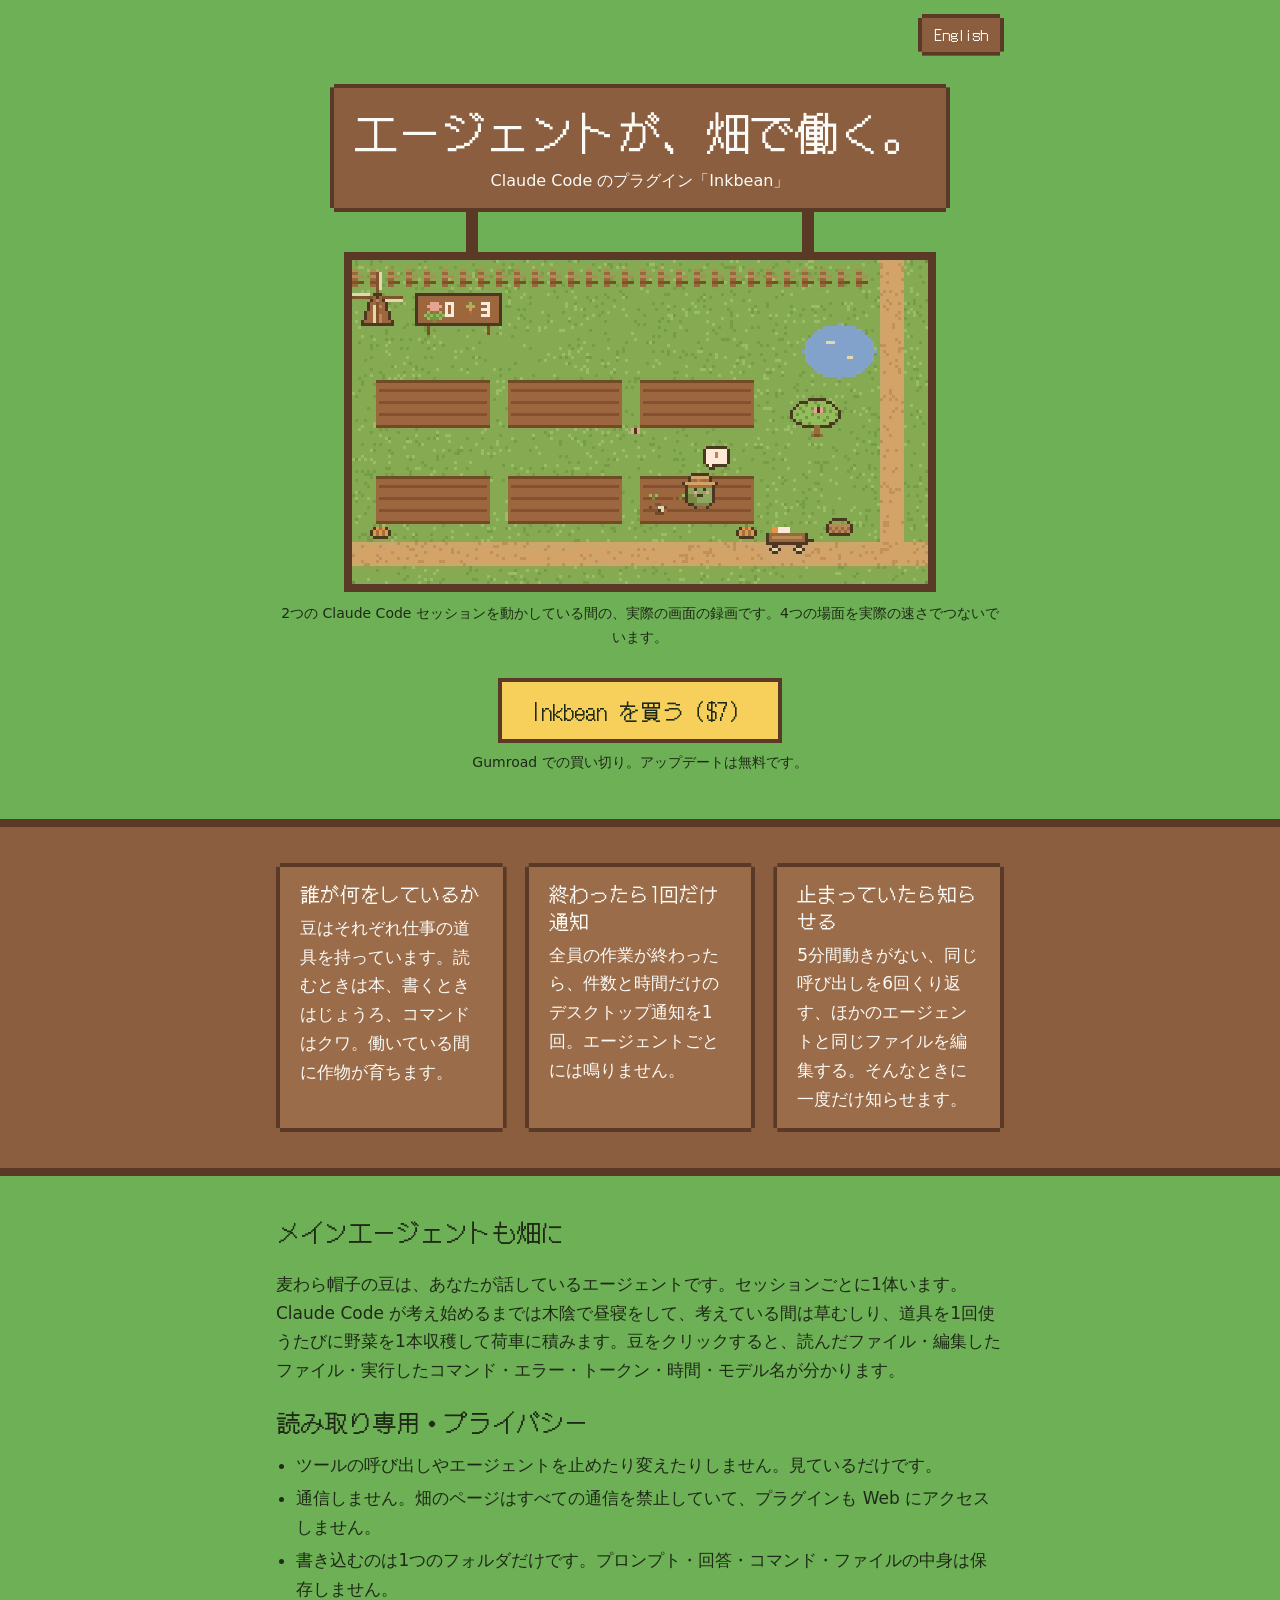
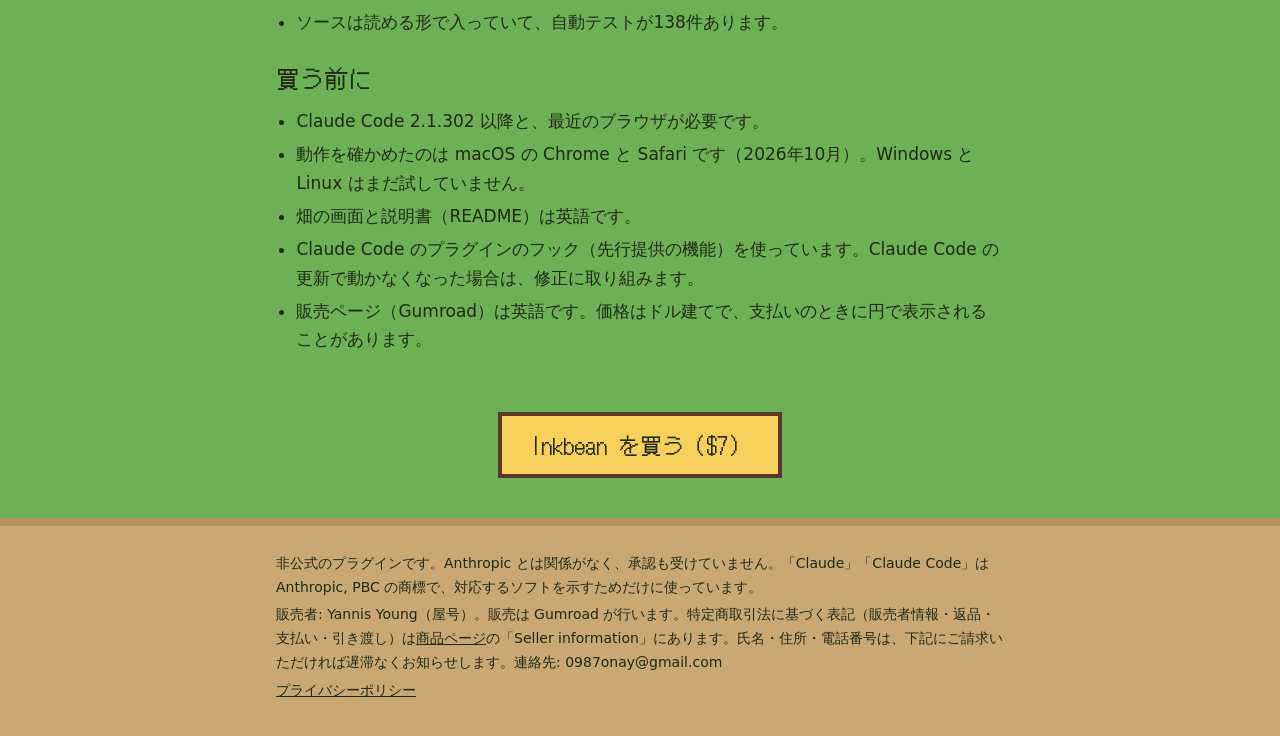
==== ja/index.html @ b859e6e1 "Inkbean site: English and Japanese pages, privacy Co-Authored-By: Claude Opus 5.5 <noreply@anthropic" ====
<!doctype html>
<html lang="ja">
<head>
<meta charset="utf-8">
<meta name="viewport" content="width=device-width, initial-scale=1">
<title>Inkbean - Claude Code のエージェントが畑で働く</title>
<meta name="description" content="Claude Code のプラグイン。メインエージェントとサブエージェントが、ターミナルの横のドット絵の畑で豆になって働きます。誰が何をしているか、止まっていないか、何をしたかが分かります。">
<link rel="alternate" hreflang="en" href="../">
<link rel="alternate" hreflang="ja" href="./">
<meta property="og:title" content="Inkbean - Claude Code のエージェントが畑で働く">
<meta property="og:description" content="誰が何をしているか、止まっていないか、何をしたか。読み取り専用・通信なし。">
<meta property="og:image" content="https://yannisyoung.github.io/inkbean/assets/cover_1280x720.png">
<meta property="og:url" content="https://yannisyoung.github.io/inkbean/ja/">
<link rel="canonical" href="https://yannisyoung.github.io/inkbean/ja/">
<meta name="twitter:card" content="summary_large_image">
<link rel="stylesheet" href="../style.css">
</head>
<body>
<div class="wrap">
  <header class="top"><a class="lang sign" href="../" hreflang="en" lang="en">English</a></header>

  <main>
    <div class="hero">
      <div class="stand">
      <div class="board sign">
        <h1>エージェントが、<wbr>畑で働く。</h1>
        <p>Claude Code のプラグイン「Inkbean」</p>
      </div>
        <span class="posts" aria-hidden="true"></span>
      </div>

      <div class="plot">
        <picture>
          <source srcset="../assets/cover_1280x720.png" media="(prefers-reduced-motion: reduce)">
          <img src="../assets/demo.gif" width="576" height="324" alt="麦わら帽子の豆が2つの Claude Code セッション。サブエージェントは種から芽を出して畑で働き、終わると作物が花を咲かせる。">
        </picture>
      </div>
      <p class="caption">2つの Claude Code セッションを動かしている間の、実際の画面の録画です。4つの場面を実際の速さでつないでいます。</p>
    </div>

    <div class="buy">
      <a href="https://yannisyoung.gumroad.com/l/sztoul">Inkbean を買う（$7）</a>
      <small>Gumroad での買い切り。アップデートは無料です。</small>
    </div>
  </main>
</div>

<div class="soil">
  <div class="wrap rows">
    <div class="sign">
      <h3>誰が何をしているか</h3>
      <p>豆はそれぞれ仕事の道具を持っています。読むときは本、書くときはじょうろ、コマンドはクワ。働いている間に作物が育ちます。</p>
    </div>
    <div class="sign">
      <h3>終わったら1回だけ通知</h3>
      <p>全員の作業が終わったら、件数と時間だけのデスクトップ通知を1回。エージェントごとには鳴りません。</p>
    </div>
    <div class="sign">
      <h3>止まっていたら知らせる</h3>
      <p>5分間動きがない、同じ呼び出しを6回くり返す、ほかのエージェントと同じファイルを編集する。そんなときに一度だけ知らせます。</p>
    </div>
  </div>
</div>

<div class="wrap">
  <section class="notes">
    <h2>メインエージェントも畑に</h2>
    <p>麦わら帽子の豆は、あなたが話しているエージェントです。セッションごとに1体います。Claude Code が考え始めるまでは木陰で昼寝をして、考えている間は草むしり、道具を1回使うたびに野菜を1本収穫して荷車に積みます。豆をクリックすると、読んだファイル・編集したファイル・実行したコマンド・エラー・トークン・時間・モデル名が分かります。</p>

    <h2>読み取り専用・プライバシー</h2>
    <ul>
      <li>ツールの呼び出しやエージェントを止めたり変えたりしません。見ているだけです。</li>
      <li>通信しません。畑のページはすべての通信を禁止していて、プラグインも Web にアクセスしません。</li>
      <li>書き込むのは1つのフォルダだけです。プロンプト・回答・コマンド・ファイルの中身は保存しません。</li>
      <li>ソースは読める形で入っていて、自動テストが138件あります。</li>
    </ul>

    <h2>買う前に</h2>
    <ul>
      <li>Claude Code 2.1.302 以降と、最近のブラウザが必要です。</li>
      <li>動作を確かめたのは macOS の Chrome と Safari です（2026年10月）。Windows と Linux はまだ試していません。</li>
      <li>畑の画面と説明書（README）は英語です。</li>
      <li>Claude Code のプラグインのフック（先行提供の機能）を使っています。Claude Code の更新で動かなくなった場合は、修正に取り組みます。</li>
      <li>販売ページ（Gumroad）は英語です。価格はドル建てで、支払いのときに円で表示されることがあります。</li>
    </ul>
  </section>

  <aside class="ad-slot" hidden aria-label="広告"></aside>

  <div class="buy">
    <a href="https://yannisyoung.gumroad.com/l/sztoul">Inkbean を買う（$7）</a>
  </div>
</div>

<footer>
  <div class="wrap">
    <p>非公式のプラグインです。Anthropic とは関係がなく、承認も受けていません。「Claude」「Claude Code」は Anthropic, PBC の商標で、対応するソフトを示すためだけに使っています。</p>
    <p>販売者: Yannis Young（屋号）。販売は Gumroad が行います。特定商取引法に基づく表記（販売者情報・返品・支払い・引き渡し）は<a href="https://yannisyoung.gumroad.com/l/sztoul">商品ページ</a>の「Seller information」にあります。氏名・住所・電話番号は、下記にご請求いただければ遅滞なくお知らせします。連絡先: 0987onay@gmail.com</p>
    <p><a href="privacy.html">プライバシーポリシー</a></p>
  </div>
</footer>
</body>
</html>
---- style.css ----
/* Inkbean site: the page is the garden. Colours are the garden's own (viewer/scenes/garden/scene.js). */
:root {
  --grass: #6eb056;
  --grass-dark: #5d9e48;
  --wood: #8a5e3e;
  --wood-edge: #5a3a26;
  --chalk: #fbfaf6;
  --path: #c9a874;
  --path-dark: #b4925e;
  --sun: #f6d05a;
  --ink: #1e2a16;
  --sign-font: "DotGothic16", ui-monospace, monospace;
}
/* DotGothic16 (SIL Open Font License, assets/OFL.txt), cut down to the letters these pages use, served from this site. */
@font-face { font-family: "DotGothic16"; src: url("assets/dotgothic16-subset.woff2") format("woff2"); font-display: swap; }
* { box-sizing: border-box; }
html { background: var(--grass); }
body {
  margin: 0;
  color: var(--ink);
  font: 17px/1.7 system-ui, -apple-system, "Segoe UI", "Hiragino Sans", "Noto Sans JP", sans-serif;
  background: var(--grass);
}
a { color: inherit; }
:focus-visible { outline: 4px solid var(--sun); outline-offset: 3px; }
.wrap { max-width: 760px; margin: 0 auto; padding: 0 16px; }

/* A wooden sign: square pixel corners, a darker rim, chalk-white letters. */
.sign {
  background: var(--wood);
  color: var(--chalk);
  border: 4px solid var(--wood-edge);
  clip-path: polygon(4px 0, calc(100% - 4px) 0, calc(100% - 4px) 4px, 100% 4px, 100% calc(100% - 4px), calc(100% - 4px) calc(100% - 4px), calc(100% - 4px) 100%, 4px 100%, 4px calc(100% - 4px), 0 calc(100% - 4px), 0 4px, 4px 4px);
  padding: 14px 20px;
}
.sign h2, .sign h3, .hero h1 { font-family: var(--sign-font); font-weight: 400; margin: 0 0 6px; line-height: 1.35; }

header.top { display: flex; justify-content: flex-end; padding: 14px 0 0; }
.lang { font-family: var(--sign-font); font-size: 15px; padding: 4px 12px; text-decoration: none; }

.hero { text-align: center; padding: 28px 0 0; }
.hero .stand { display: inline-block; position: relative; padding-bottom: 40px; margin-bottom: 0; }
.hero .board { display: block; }
.hero h1, .notes h1 { word-break: keep-all; overflow-wrap: anywhere; }
.hero h1 { font-size: clamp(28px, 6vw, 44px); margin: 0; }
.hero .board p { margin: 6px 0 0; font-size: 16px; }
/* The sign's two posts, standing in the grass. */
.hero .posts { position: absolute; left: 0; right: 0; bottom: 0; height: 40px; pointer-events: none; }
.hero .posts::before, .hero .posts::after { content: ""; position: absolute; top: 0; width: 12px; height: 40px; background: var(--wood-edge); }
.hero .posts::before { left: 22%; }
.hero .posts::after { right: 22%; }

.plot {
  background: var(--wood-edge);
  padding: 8px;
  margin: 0 auto;
  max-width: 592px;
}
.plot img { display: block; width: 100%; height: auto; image-rendering: pixelated; }
.caption { text-align: center; font-size: 14px; margin: 10px 0 0; }

.buy { text-align: center; margin: 28px 0 8px; }
.buy a {
  display: inline-block;
  font-family: var(--sign-font);
  font-size: 22px;
  text-decoration: none;
  color: var(--ink);
  background: var(--sun);
  border: 4px solid var(--wood-edge);
  padding: 10px 28px;
}
.buy a:hover { background: #ffe27a; }
.buy small { display: block; margin-top: 8px; font-size: 14px; }

/* A strip of tilled soil for the three things it does. */
.soil { background: var(--wood); margin-top: 44px; padding: 36px 0; border-top: 8px solid var(--wood-edge); border-bottom: 8px solid var(--wood-edge); }
.soil .rows { display: grid; gap: 18px; }
.soil .sign { background: #9b6c49; }
.soil p { margin: 0; }

section.notes { padding: 36px 0 8px; }
section.notes h2 { font-family: var(--sign-font); font-weight: 400; font-size: 24px; margin: 0 0 8px; }
section.notes h1.sign { display: inline-block; font-family: var(--sign-font); font-weight: 400; font-size: clamp(24px, 6vw, 32px); margin: 8px 0 12px; }
section.notes ul { margin: 0 0 22px; padding-left: 1.2em; }
section.notes li { margin: 4px 0; }

/* Ad space, off until the site is approved. It keeps its place so nothing jumps when it is switched on. */
.ad-slot[hidden] { display: none; }
.ad-slot { margin: 28px auto; max-width: 728px; min-height: 90px; }

/* The path along the bottom of the garden. */
footer {
  background: var(--path);
  border-top: 8px solid var(--path-dark);
  margin-top: 40px;
  padding: 22px 0 30px;
  font-size: 14px;
}
footer p { margin: 4px 0; }

@media (min-width: 680px) {
  .soil .rows { grid-template-columns: 1fr 1fr 1fr; }
}
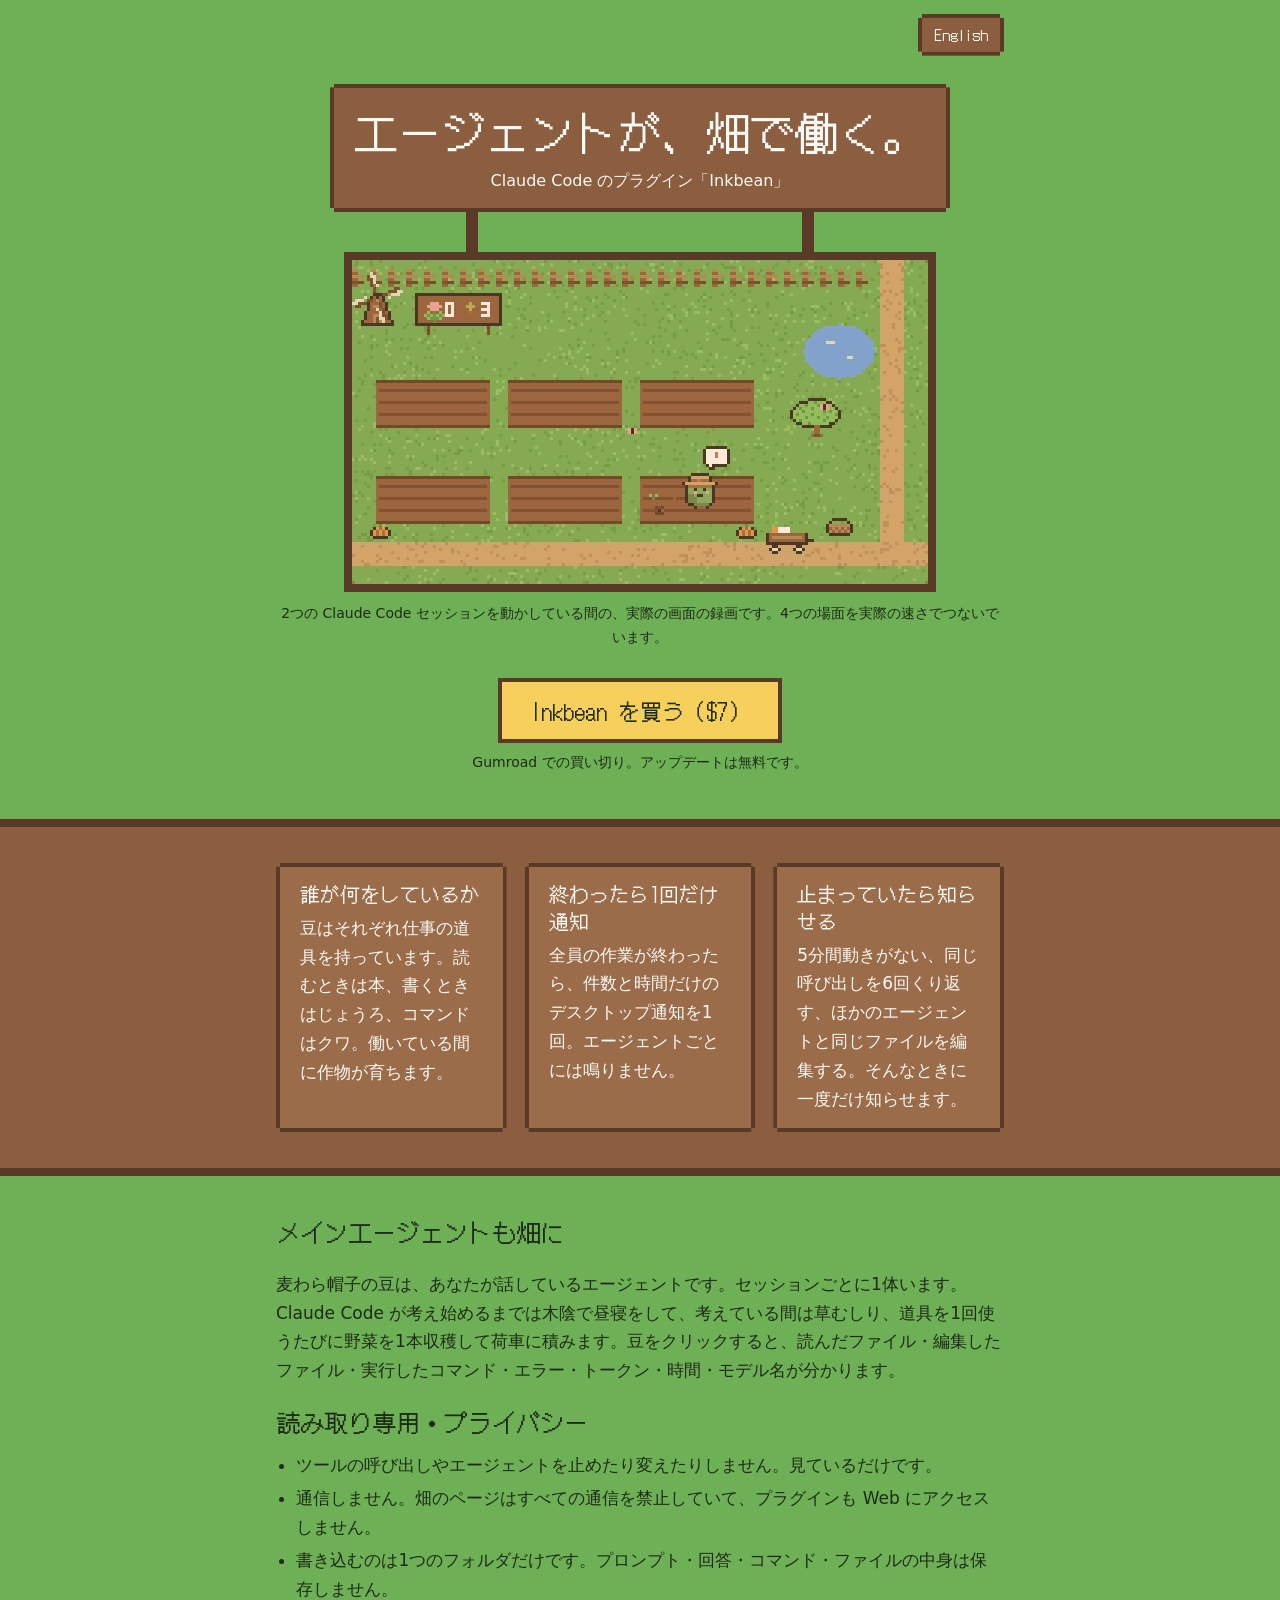
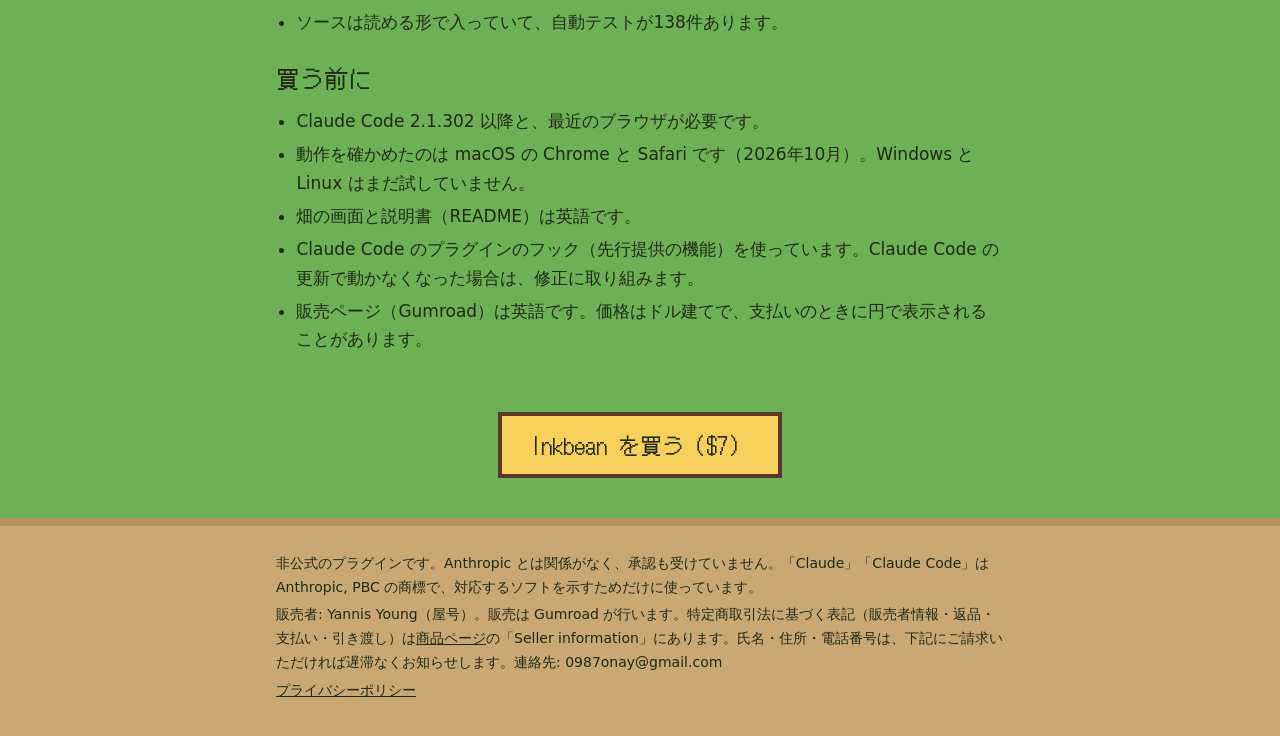
==== commit 5e489c7b: "Add favicon Co-Authored-By: Claude Opus 5.5 <noreply@anthropic.com>" ====
--- a/ja/index.html
+++ b/ja/index.html
@@ -13,6 +13,7 @@
 <meta property="og:url" content="https://yannisyoung.github.io/inkbean/ja/">
 <link rel="canonical" href="https://yannisyoung.github.io/inkbean/ja/">
 <meta name="twitter:card" content="summary_large_image">
+<link rel="icon" href="../assets/favicon.svg" type="image/svg+xml">
 <link rel="stylesheet" href="../style.css">
 </head>
 <body>
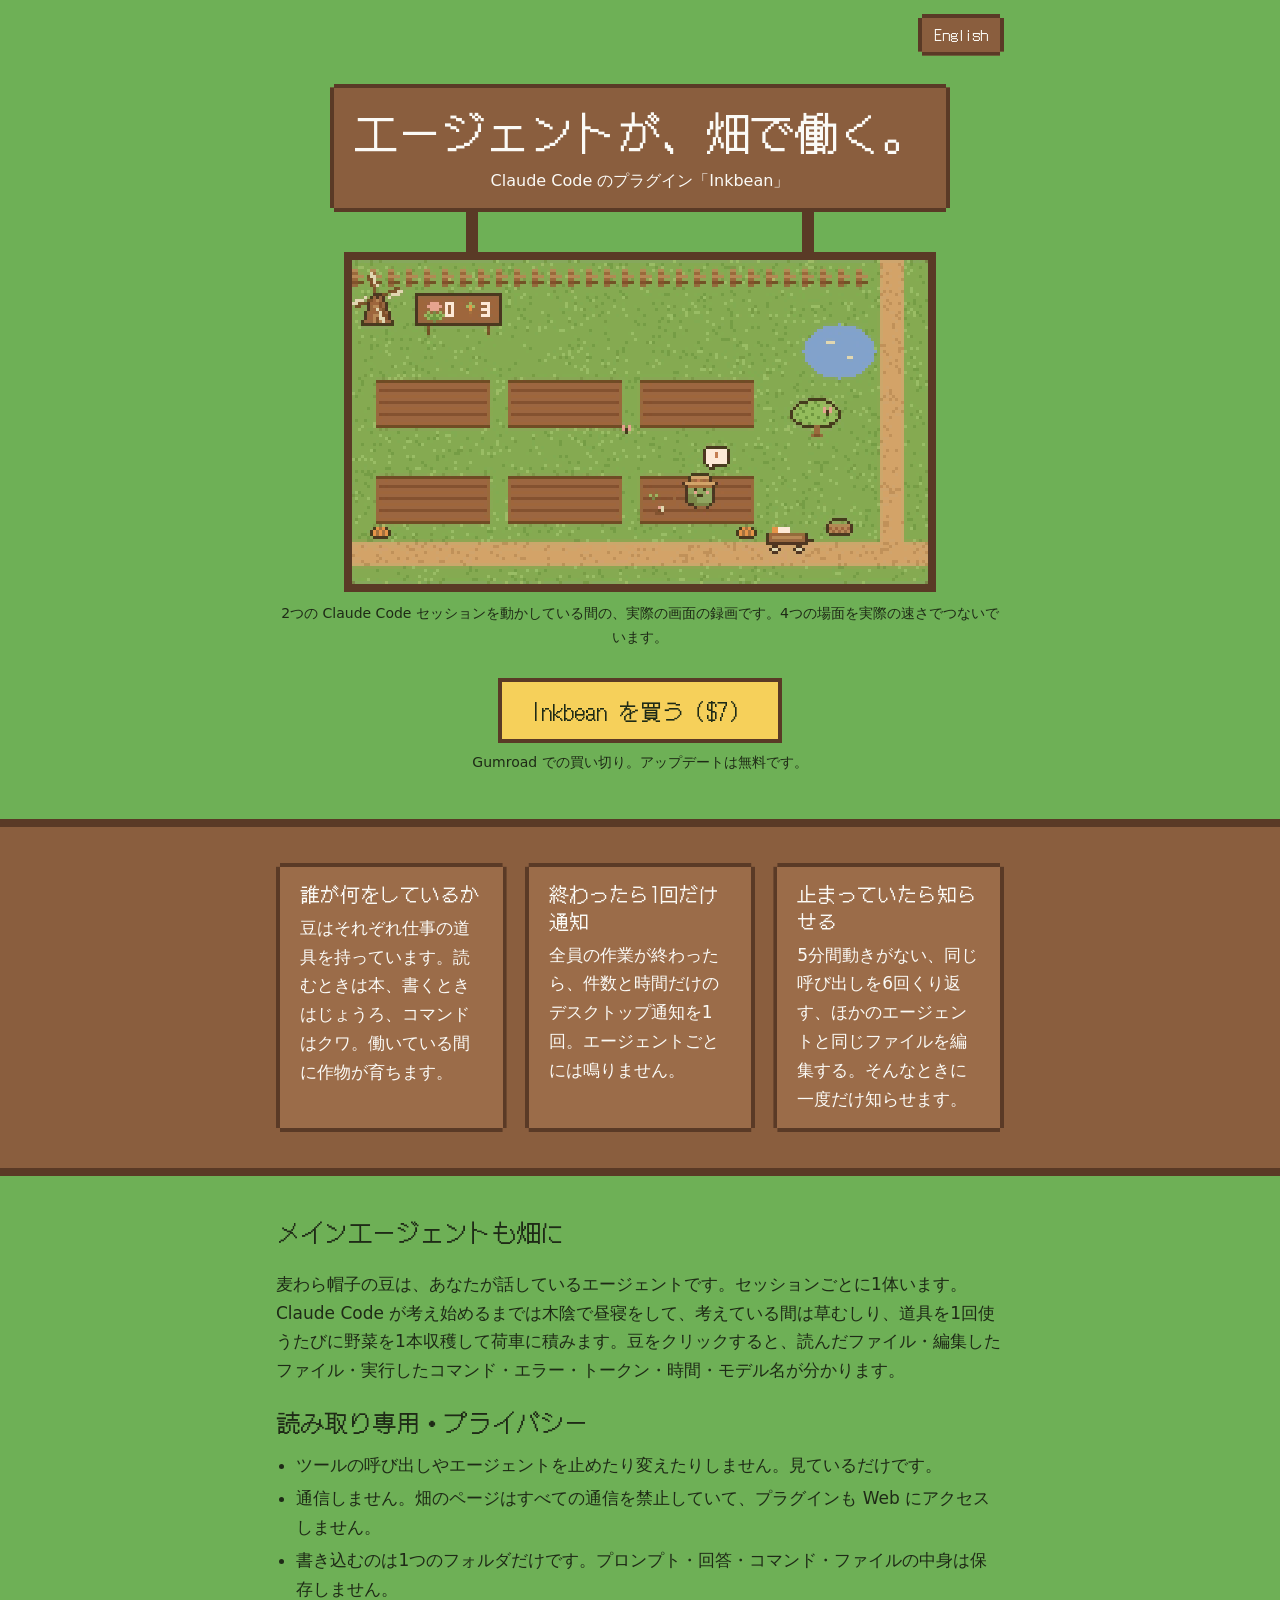
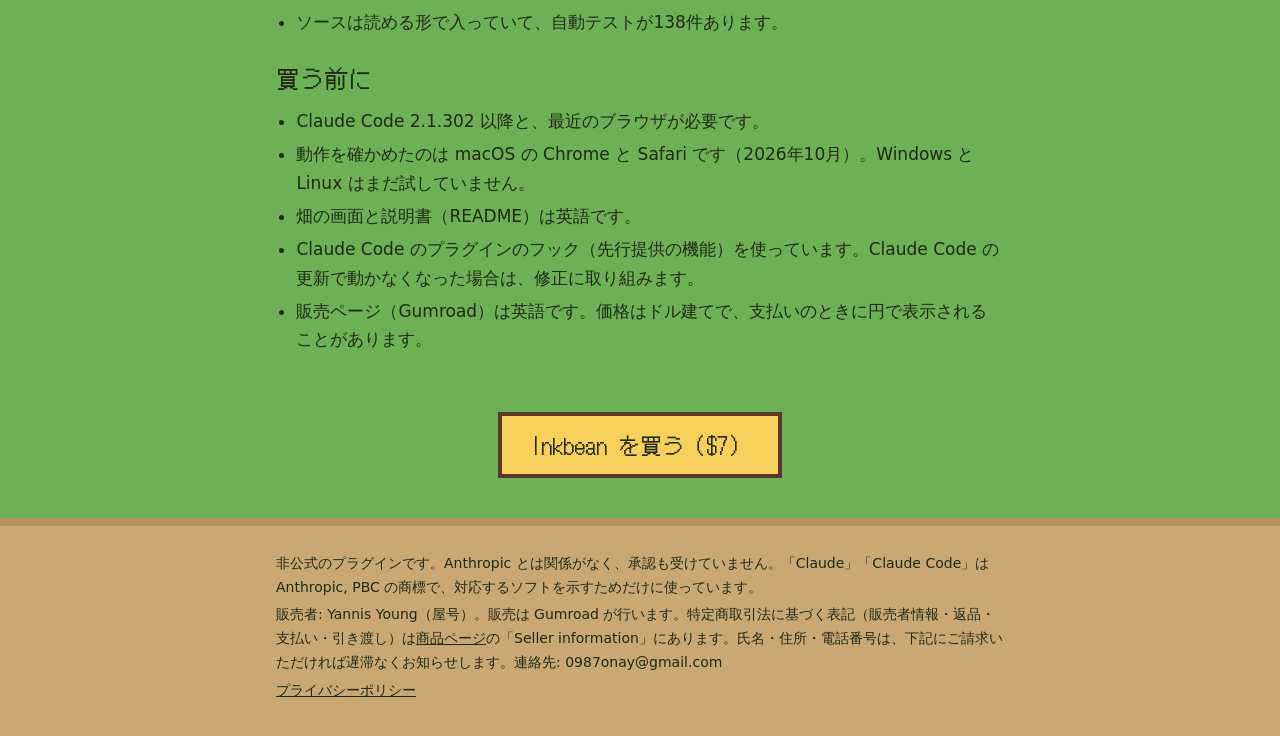
==== commit 4ee49210: "SEO: absolute hreflang with x-default, JSON-LD, sitemap, canonical on privacy pages, clearer titles " ====
--- a/ja/index.html
+++ b/ja/index.html
@@ -3,10 +3,12 @@
 <head>
 <meta charset="utf-8">
 <meta name="viewport" content="width=device-width, initial-scale=1">
-<title>Inkbean - Claude Code のエージェントが畑で働く</title>
+<title>Inkbean - Claude Code のサブエージェントの動きが見えるプラグイン</title>
 <meta name="description" content="Claude Code のプラグイン。メインエージェントとサブエージェントが、ターミナルの横のドット絵の畑で豆になって働きます。誰が何をしているか、止まっていないか、何をしたかが分かります。">
-<link rel="alternate" hreflang="en" href="../">
-<link rel="alternate" hreflang="ja" href="./">
+<link rel="alternate" hreflang="en" href="https://yannisyoung.github.io/inkbean/">
+<link rel="alternate" hreflang="ja" href="https://yannisyoung.github.io/inkbean/ja/">
+<link rel="alternate" hreflang="x-default" href="https://yannisyoung.github.io/inkbean/">
+<script type="application/ld+json">{"@context": "https://schema.org", "@type": "SoftwareApplication", "name": "Inkbean", "applicationCategory": "DeveloperApplication", "operatingSystem": "macOS", "inLanguage": "ja", "description": "Claude Code のメインエージェントとサブエージェントを、ドット絵の畑で働く豆として表示するプラグイン。誰が何をしているか、止まっていないか、何をしたかが分かります。", "url": "https://yannisyoung.github.io/inkbean/ja/", "image": "https://yannisyoung.github.io/inkbean/assets/cover_1280x720.png", "offers": {"@type": "Offer", "price": "7.00", "priceCurrency": "USD", "url": "https://yannisyoung.gumroad.com/l/sztoul", "availability": "https://schema.org/InStock"}, "author": {"@type": "Person", "name": "Yannis Young"}}</script>
 <meta property="og:title" content="Inkbean - Claude Code のエージェントが畑で働く">
 <meta property="og:description" content="誰が何をしているか、止まっていないか、何をしたか。読み取り専用・通信なし。">
 <meta property="og:image" content="https://yannisyoung.github.io/inkbean/assets/cover_1280x720.png">
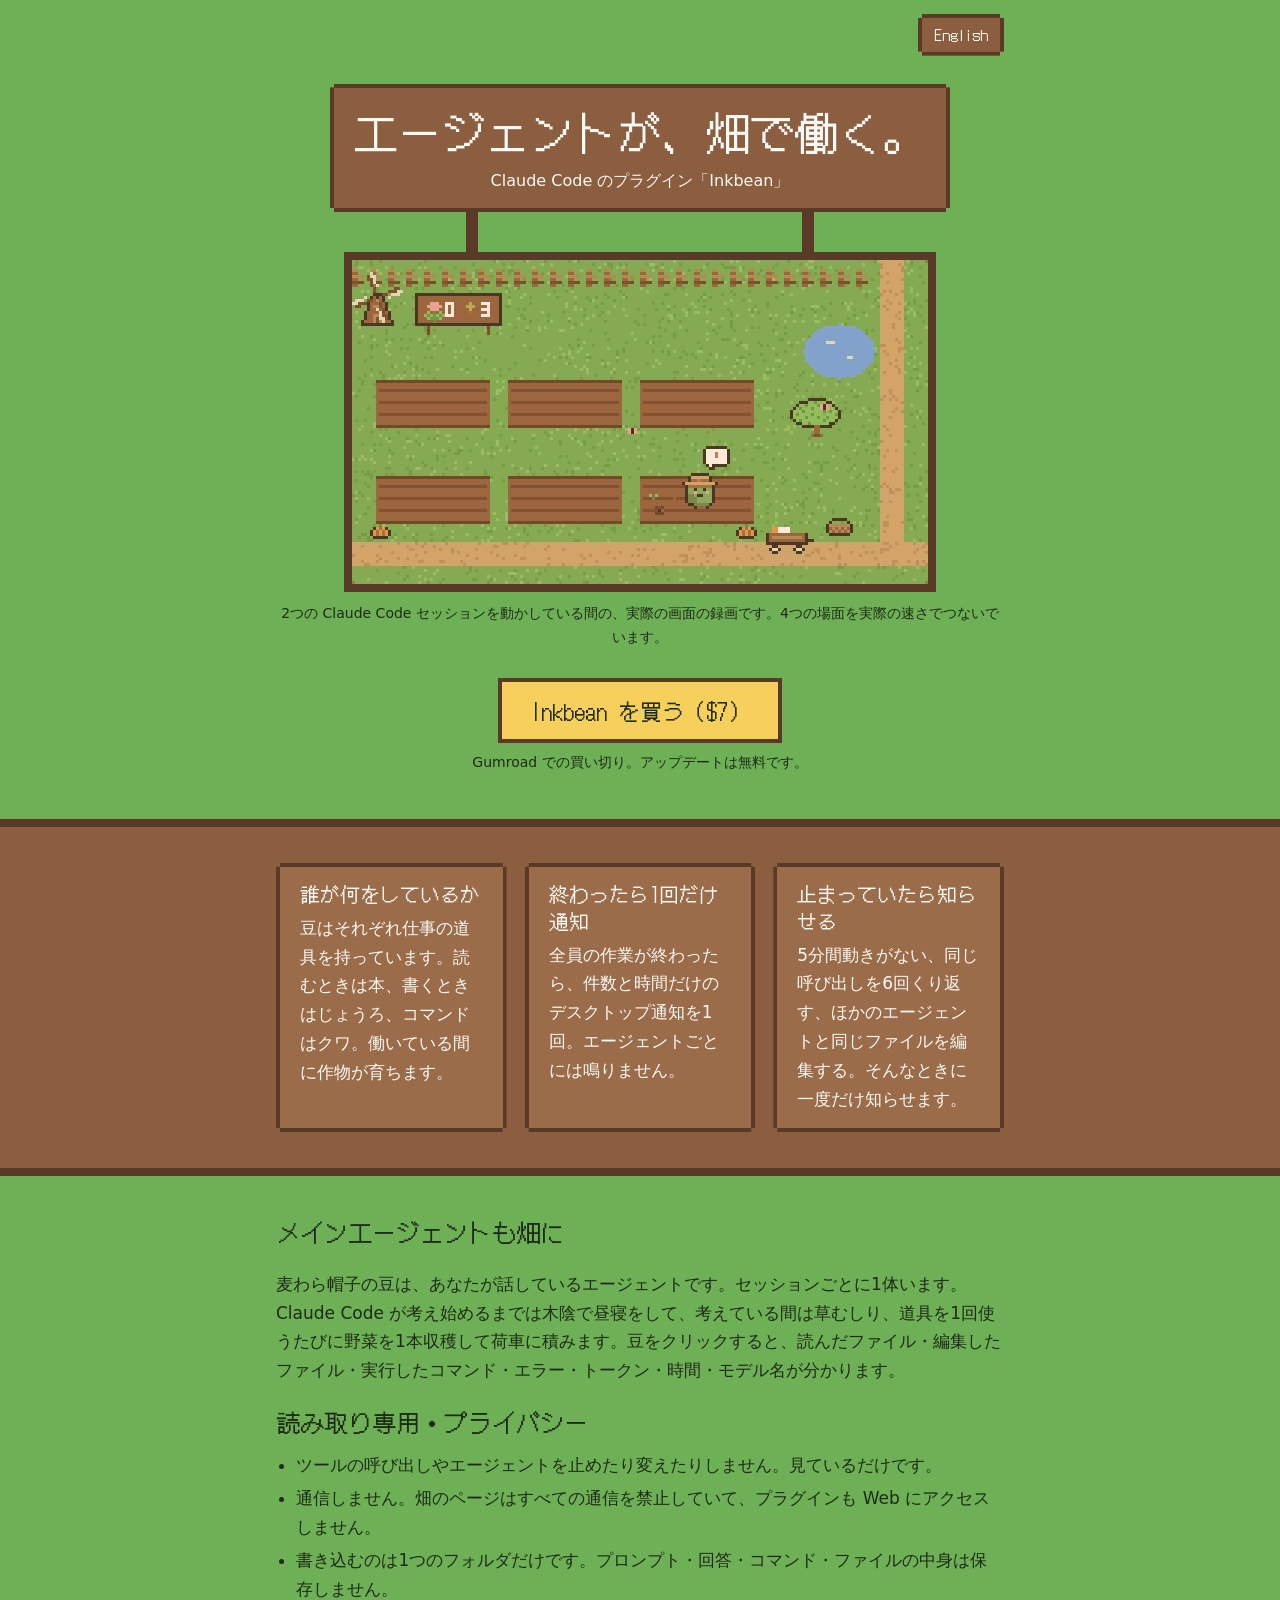
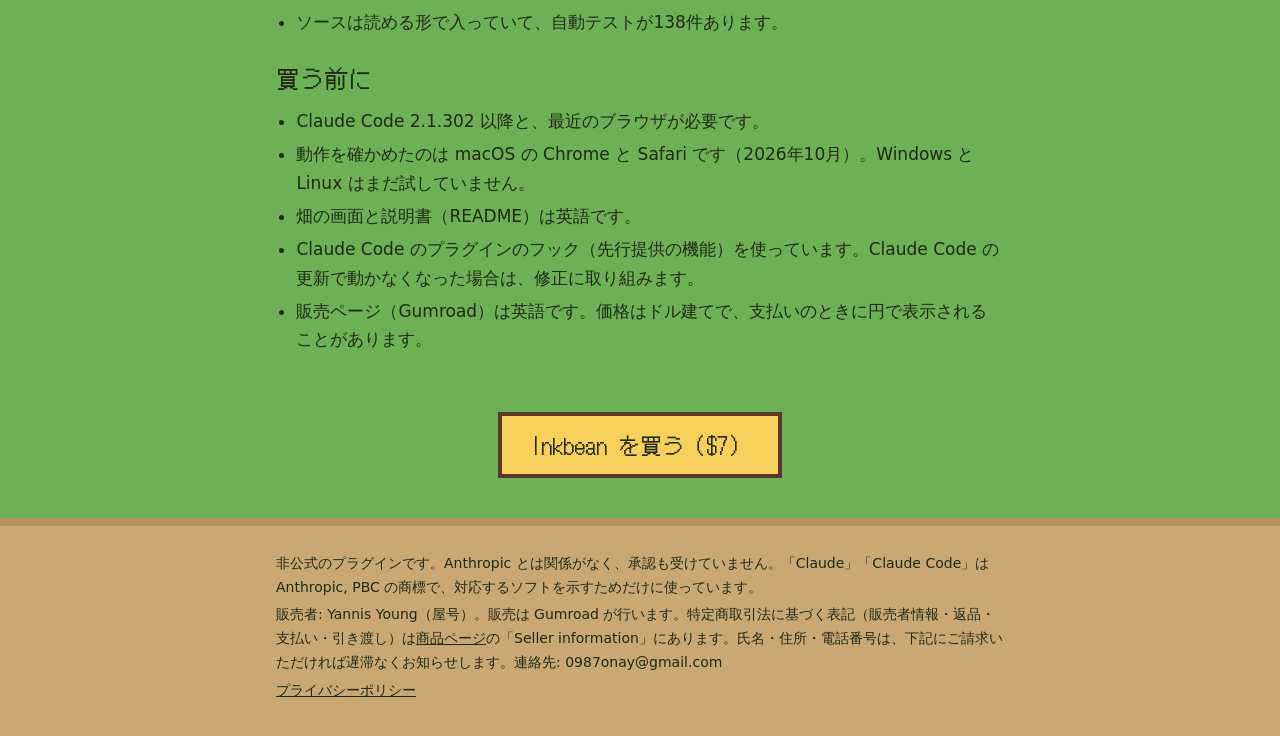
==== commit a608dc39: "Google Search Console verification meta tag Co-Authored-By: Claude Opus 5.5 <noreply@anthropic.com>" ====
--- a/ja/index.html
+++ b/ja/index.html
@@ -3,6 +3,7 @@
 <head>
 <meta charset="utf-8">
 <meta name="viewport" content="width=device-width, initial-scale=1">
+<meta name="google-site-verification" content="iRRPDhaNGb2fkexmAuoY1V3FUjvUJVUws6WggoALhtU">
 <title>Inkbean - Claude Code のサブエージェントの動きが見えるプラグイン</title>
 <meta name="description" content="Claude Code のプラグイン。メインエージェントとサブエージェントが、ターミナルの横のドット絵の畑で豆になって働きます。誰が何をしているか、止まっていないか、何をしたかが分かります。">
 <link rel="alternate" hreflang="en" href="https://yannisyoung.github.io/inkbean/">
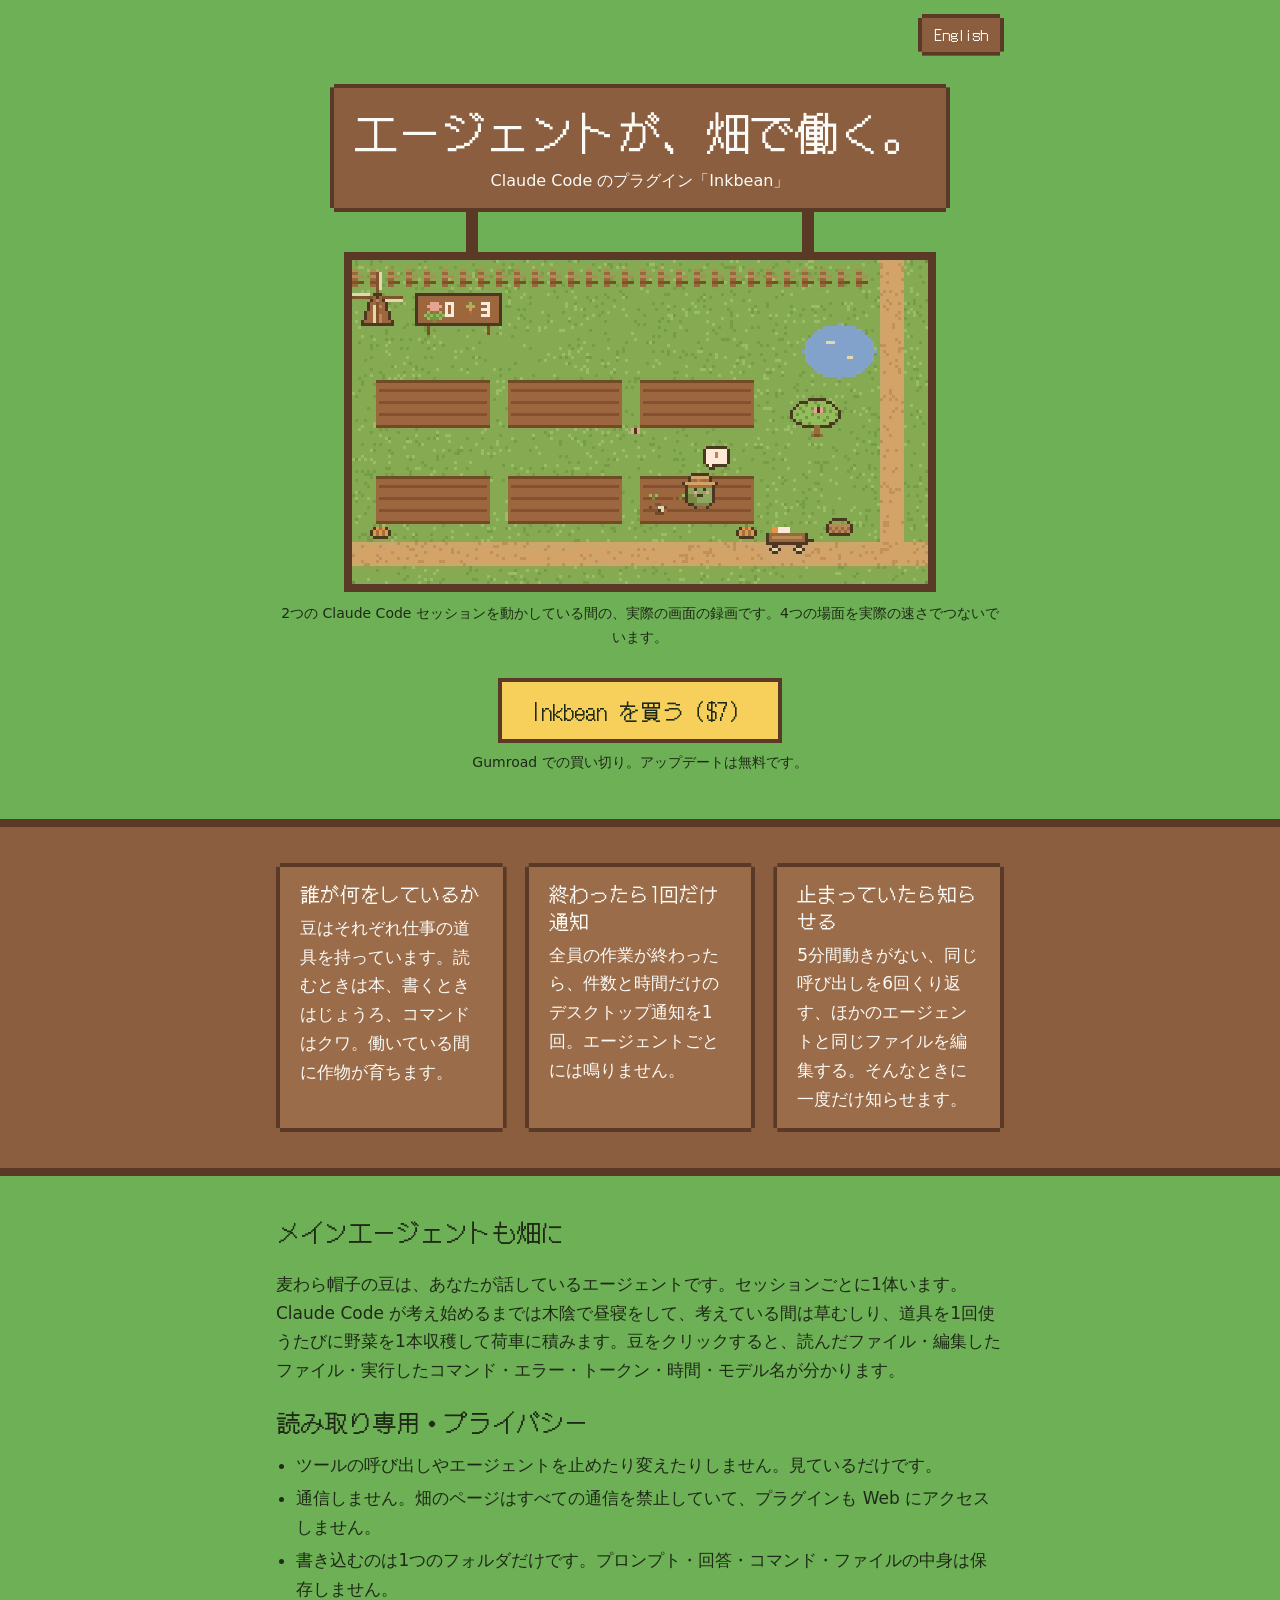
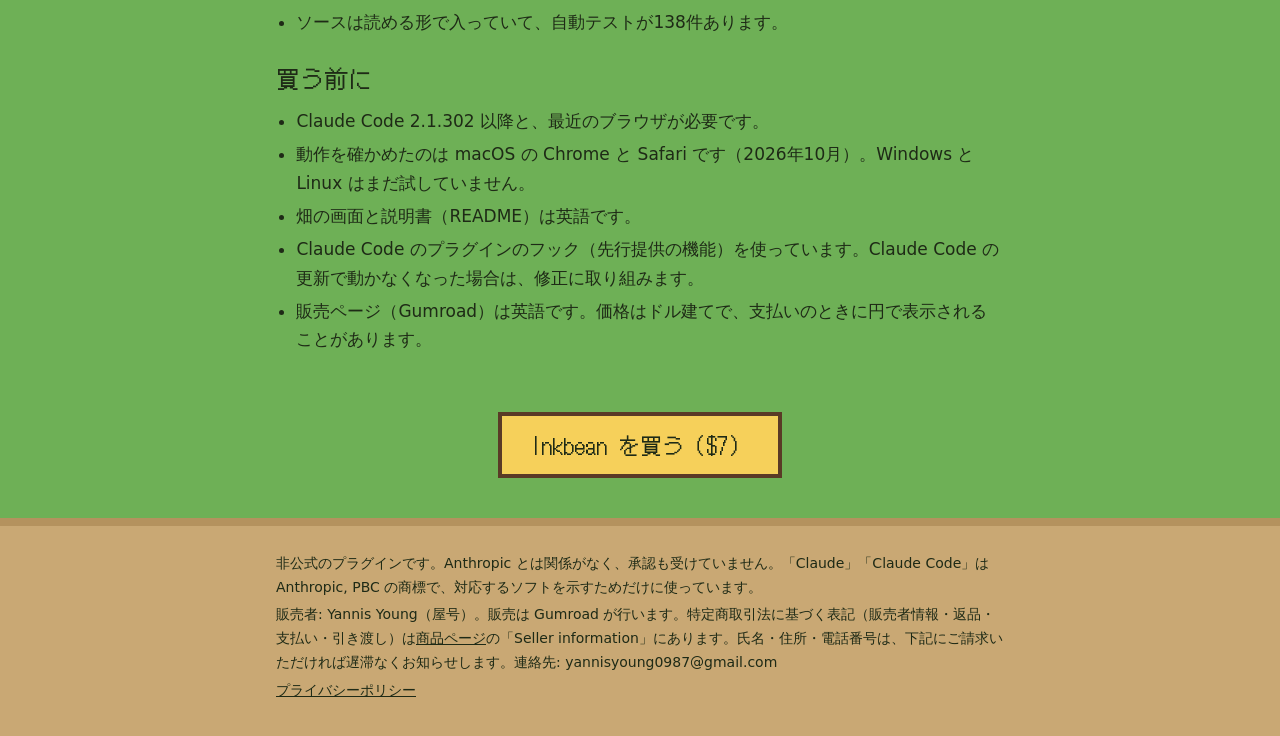
==== commit a548c12a: "Update contact address Co-Authored-By: Claude Opus 5.5 <noreply@anthropic.com>" ====
--- a/ja/index.html
+++ b/ja/index.html
@@ -99,7 +99,7 @@
 <footer>
   <div class="wrap">
     <p>非公式のプラグインです。Anthropic とは関係がなく、承認も受けていません。「Claude」「Claude Code」は Anthropic, PBC の商標で、対応するソフトを示すためだけに使っています。</p>
-    <p>販売者: Yannis Young（屋号）。販売は Gumroad が行います。特定商取引法に基づく表記（販売者情報・返品・支払い・引き渡し）は<a href="https://yannisyoung.gumroad.com/l/sztoul">商品ページ</a>の「Seller information」にあります。氏名・住所・電話番号は、下記にご請求いただければ遅滞なくお知らせします。連絡先: 0987onay@gmail.com</p>
+    <p>販売者: Yannis Young（屋号）。販売は Gumroad が行います。特定商取引法に基づく表記（販売者情報・返品・支払い・引き渡し）は<a href="https://yannisyoung.gumroad.com/l/sztoul">商品ページ</a>の「Seller information」にあります。氏名・住所・電話番号は、下記にご請求いただければ遅滞なくお知らせします。連絡先: yannisyoung0987@gmail.com</p>
     <p><a href="privacy.html">プライバシーポリシー</a></p>
   </div>
 </footer>
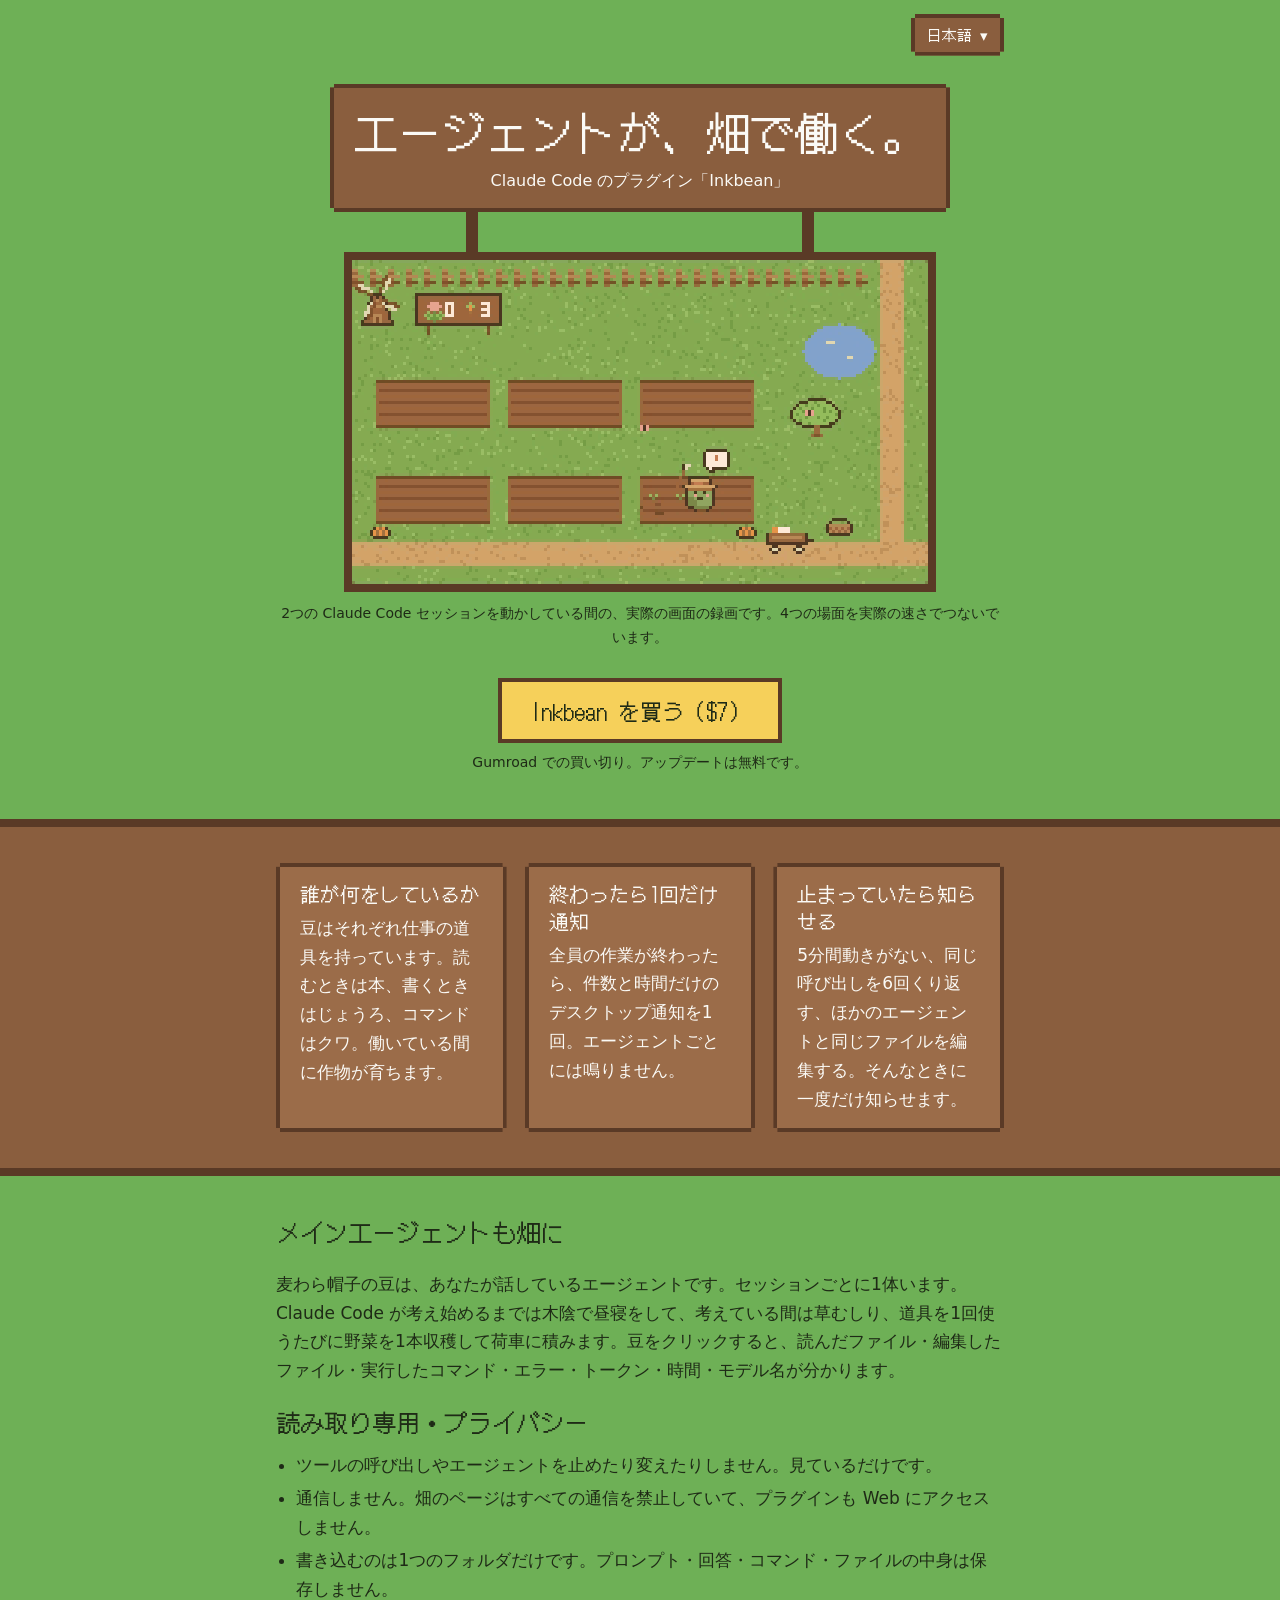
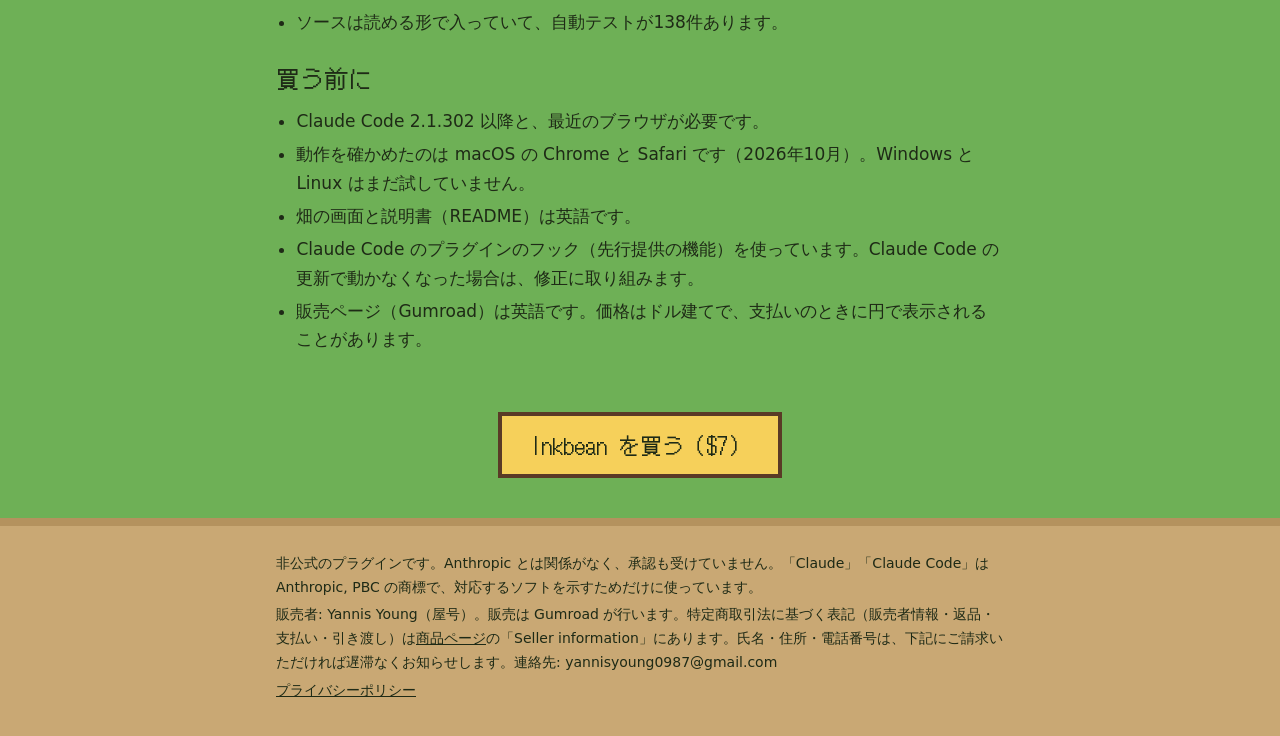
==== commit 51d65de3: "Spanish, Korean, Chinese (Simplified, Traditional), German, French and Portuguese pages; language me" ====
--- a/ja/index.html
+++ b/ja/index.html
@@ -6,22 +6,29 @@
 <meta name="google-site-verification" content="iRRPDhaNGb2fkexmAuoY1V3FUjvUJVUws6WggoALhtU">
 <title>Inkbean - Claude Code のサブエージェントの動きが見えるプラグイン</title>
 <meta name="description" content="Claude Code のプラグイン。メインエージェントとサブエージェントが、ターミナルの横のドット絵の畑で豆になって働きます。誰が何をしているか、止まっていないか、何をしたかが分かります。">
-<link rel="alternate" hreflang="en" href="https://yannisyoung.github.io/inkbean/">
-<link rel="alternate" hreflang="ja" href="https://yannisyoung.github.io/inkbean/ja/">
-<link rel="alternate" hreflang="x-default" href="https://yannisyoung.github.io/inkbean/">
 <script type="application/ld+json">{"@context": "https://schema.org", "@type": "SoftwareApplication", "name": "Inkbean", "applicationCategory": "DeveloperApplication", "operatingSystem": "macOS", "inLanguage": "ja", "description": "Claude Code のメインエージェントとサブエージェントを、ドット絵の畑で働く豆として表示するプラグイン。誰が何をしているか、止まっていないか、何をしたかが分かります。", "url": "https://yannisyoung.github.io/inkbean/ja/", "image": "https://yannisyoung.github.io/inkbean/assets/cover_1280x720.png", "offers": {"@type": "Offer", "price": "7.00", "priceCurrency": "USD", "url": "https://yannisyoung.gumroad.com/l/sztoul", "availability": "https://schema.org/InStock"}, "author": {"@type": "Person", "name": "Yannis Young"}}</script>
 <meta property="og:title" content="Inkbean - Claude Code のエージェントが畑で働く">
 <meta property="og:description" content="誰が何をしているか、止まっていないか、何をしたか。読み取り専用・通信なし。">
 <meta property="og:image" content="https://yannisyoung.github.io/inkbean/assets/cover_1280x720.png">
 <meta property="og:url" content="https://yannisyoung.github.io/inkbean/ja/">
 <link rel="canonical" href="https://yannisyoung.github.io/inkbean/ja/">
+<link rel="alternate" hreflang="en" href="https://yannisyoung.github.io/inkbean/">
+<link rel="alternate" hreflang="ja" href="https://yannisyoung.github.io/inkbean/ja/">
+<link rel="alternate" hreflang="es" href="https://yannisyoung.github.io/inkbean/es/">
+<link rel="alternate" hreflang="ko" href="https://yannisyoung.github.io/inkbean/ko/">
+<link rel="alternate" hreflang="zh-Hans" href="https://yannisyoung.github.io/inkbean/zh-cn/">
+<link rel="alternate" hreflang="zh-Hant" href="https://yannisyoung.github.io/inkbean/zh-tw/">
+<link rel="alternate" hreflang="de" href="https://yannisyoung.github.io/inkbean/de/">
+<link rel="alternate" hreflang="fr" href="https://yannisyoung.github.io/inkbean/fr/">
+<link rel="alternate" hreflang="pt-BR" href="https://yannisyoung.github.io/inkbean/pt-br/">
+<link rel="alternate" hreflang="x-default" href="https://yannisyoung.github.io/inkbean/">
 <meta name="twitter:card" content="summary_large_image">
 <link rel="icon" href="../assets/favicon.svg" type="image/svg+xml">
 <link rel="stylesheet" href="../style.css">
 </head>
 <body>
 <div class="wrap">
-  <header class="top"><a class="lang sign" href="../" hreflang="en" lang="en">English</a></header>
+  <header class="top"><details class="langs"><summary class="lang sign">日本語</summary><ul><li><a href="../" hreflang="en" lang="en">English</a></li><li><a href="../ja/" hreflang="ja" lang="ja" aria-current="page">日本語</a></li><li><a href="../es/" hreflang="es" lang="es">Español</a></li><li><a href="../ko/" hreflang="ko" lang="ko">한국어</a></li><li><a href="../zh-cn/" hreflang="zh-Hans" lang="zh-Hans">简体中文</a></li><li><a href="../zh-tw/" hreflang="zh-Hant" lang="zh-Hant">繁體中文</a></li><li><a href="../de/" hreflang="de" lang="de">Deutsch</a></li><li><a href="../fr/" hreflang="fr" lang="fr">Français</a></li><li><a href="../pt-br/" hreflang="pt-BR" lang="pt-BR">Português</a></li></ul></details></header>
 
   <main>
     <div class="hero">
--- a/style.css
+++ b/style.css
@@ -36,6 +36,19 @@
 .sign h2, .sign h3, .hero h1 { font-family: var(--sign-font); font-weight: 400; margin: 0 0 6px; line-height: 1.35; }
 
 header.top { display: flex; justify-content: flex-end; padding: 14px 0 0; }
+/* The language menu: one small sign that opens a list, no script. */
+.langs { position: relative; }
+.langs summary { list-style: none; cursor: pointer; }
+.langs summary::-webkit-details-marker { display: none; }
+.langs summary::after { content: " \25BE"; }
+.langs ul { position: absolute; right: 0; top: calc(100% + 6px); z-index: 2; margin: 0; padding: 6px 0; list-style: none; min-width: 150px; background: var(--wood); border: 4px solid var(--wood-edge); }
+.langs li a { display: block; padding: 4px 14px; color: var(--chalk); text-decoration: none; }
+.langs li a:hover, .langs li a[aria-current] { background: var(--wood-edge); }
+/* DotGothic16 has no Hangul and only Japanese forms of Chinese characters: these pages keep the system font on signs too. */
+:lang(ko), :lang(zh-Hans), :lang(zh-Hant) { --sign-font: system-ui, -apple-system, "Apple SD Gothic Neo", "Malgun Gothic", "PingFang SC", "PingFang TC", "Microsoft YaHei", "Microsoft JhengHei", sans-serif; }
+:lang(ko) .sign h2, :lang(ko) .sign h3, :lang(ko) .hero h1, :lang(ko) section.notes h2,
+:lang(zh-Hans) .sign h3, :lang(zh-Hans) .hero h1, :lang(zh-Hans) section.notes h2,
+:lang(zh-Hant) .sign h3, :lang(zh-Hant) .hero h1, :lang(zh-Hant) section.notes h2 { font-weight: 700; }
 .lang { font-family: var(--sign-font); font-size: 15px; padding: 4px 12px; text-decoration: none; }
 
 .hero { text-align: center; padding: 28px 0 0; }
